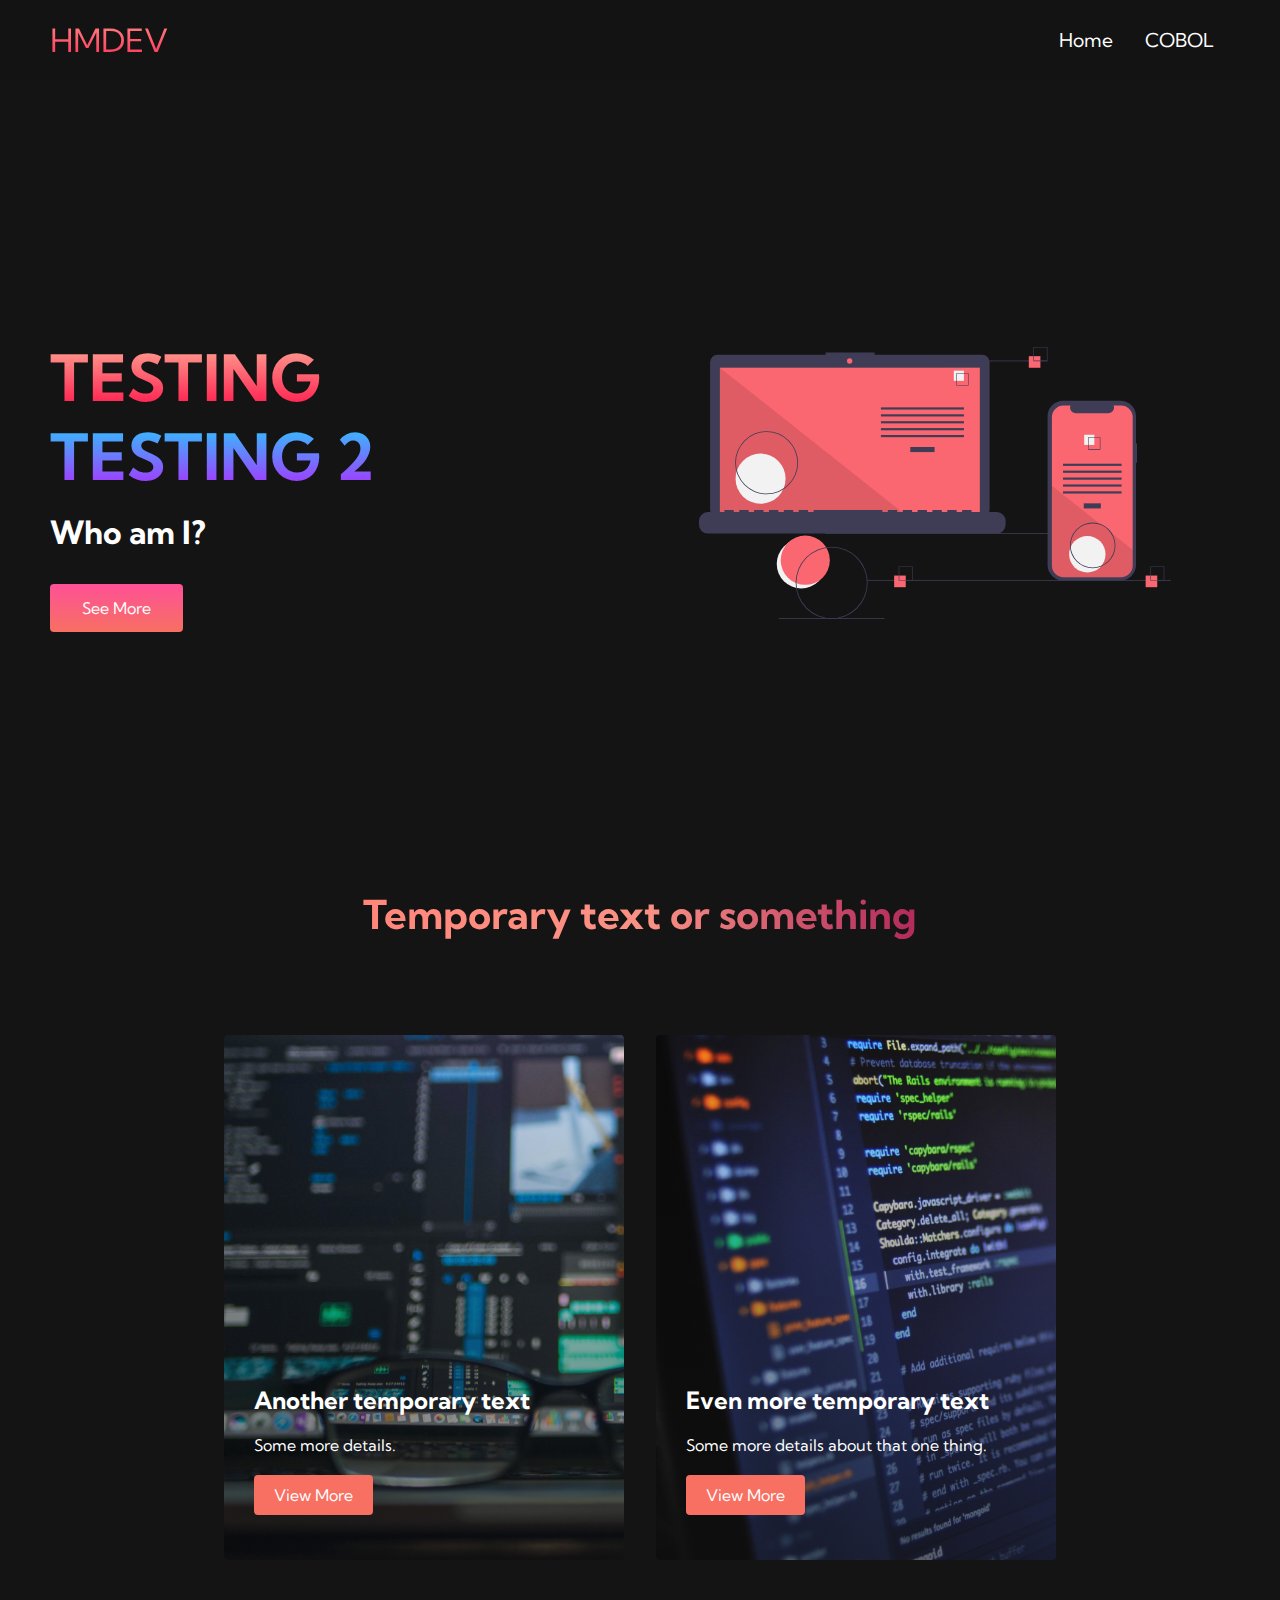
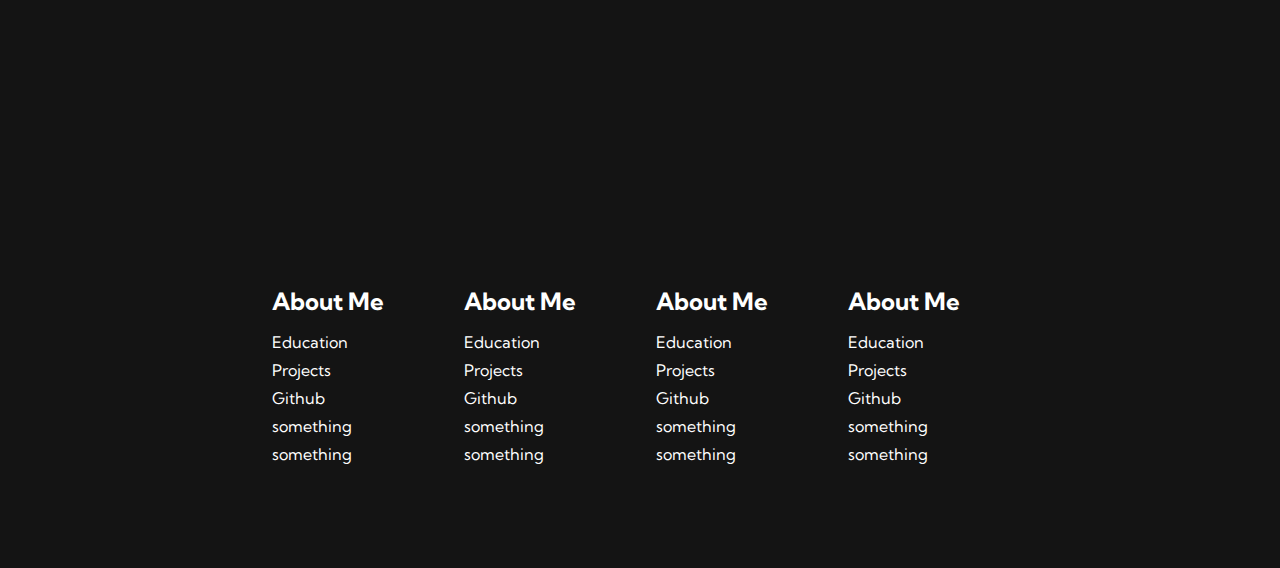
==== index.html @ 8b60865c "first commit" ====
<!DOCTYPE html>
<html lang="en">

<head>
  <meta charset="UTF-8">
  <meta name="viewport" content="width=device-width,
                     initial-scale=1.0">
  <title>HMDEV</title>
  <link rel="stylesheet" href="styles.css" />
  <link rel="preconnect" href="https://fonts.googleapis.com">
  <link rel="preconnect" href="https://fonts.gstatic.com" crossorigin>
  <link href="https://fonts.googleapis.com/css2?family=Kumbh+Sans:wght@400;700&display=swap" rel="stylesheet">
</head>

<body>
  <nav class="navbar">
    <div class="navbar__container">
      <a href="/" id="navbar__logo">HMDEV</a>
      <div class="navbar__toggle" id="mobile-menu">
        <span class="bar"></span>
        <span class="bar"></span>
        <span class="bar"></span>
      </div>
      <ul class="navbar__menu">
        <li class="navbar__item">
          <a href="/" class="navbar__links">Home</a>
        </li>
        <li class="navbar__item">
          <a href="cobol.html" class="navbar__links">COBOL</a>
        </li>
      </ul>
    </div>
  </nav>

  <!-- hero section -->
  <div class="main">
    <div class="main__container">
      <div class="main__content">
        <h1>TESTING</h1>
        <h2>TESTING 2</h2>
        <p>Who am I?</p>
        <button class="main__btn"><a href="/">See More</a></button>
      </div>
      <div class="main__img--container">
        <img src="images/main1.svg" alt="pic" id="main__img">
      </div>
    </div>
  </div>

  <!-- Services Section -->
  <div class="services">
    <h1>Temporary text or something</h1>
    <div class="services__container">
      <div class="services__card">
        <h2>Another temporary text</h2>
        <p>Some more details.</p>
        <button>View More</button>
      </div>
      <div class="services__card">
        <h2>Even more temporary text</h2>
        <p>Some more details about that one thing.</p>
        <button>View More</button>
      </div>
    </div>
  </div>

  <!--Footer section-->
  <div class="footer__container">
    <div class="footer__links">
      <div class="footer__link--wrapper">
        <div class="footer__link--items">
          <h2>About Me</h2>
          <a href="/">Education</a>
          <a href="/">Projects</a>
          <a href="/">Github</a>
          <a href="/">something</a>
          <a href="/">something</a>
        </div>
        <div class="footer__link--items">
          <h2>About Me</h2>
          <a href="/">Education</a>
          <a href="/">Projects</a>
          <a href="/">Github</a>
          <a href="/">something</a>
          <a href="/">something</a>
        </div>

      </div>
      <div class="footer__link--wrapper">
        <div class="footer__link--items">
          <h2>About Me</h2>
          <a href="/">Education</a>
          <a href="/">Projects</a>
          <a href="/">Github</a>
          <a href="/">something</a>
          <a href="/">something</a>
        </div>
        <div class="footer__link--items">
          <h2>About Me</h2>
          <a href="/">Education</a>
          <a href="/">Projects</a>
          <a href="/">Github</a>
          <a href="/">something</a>
          <a href="/">something</a>
        </div>

      </div>


    </div>

  </div>

  <script src="app.js"></script>
</body>

</html>
---- styles.css ----
* {
  box-sizing: border-box;
  margin: 0;
  padding: 0;
  font-family: 'Kumbh Sans', sans-serif;
}

.navbar {
  background: #131313;
  height: 80px;
  display: flex;
  justify-content: center;
  align-items: center;
  font-size: 1.2rem;
  position: sticky;
  top: 0;
  z-index: 999;
}

.navbar__container {
  display: flex;
  justify-content: space-between;
  height: 80px;
  z-index: 1;
  width: 100%;
  max-width: 1300px;
  margin: 0 auto;
  padding: 0 50px;
}

#navbar__logo {
  background-color: #ff8177;
  background-image: linear-gradient(to top, #ff0844 0%, #ffb199 100%);
  background-size: 100%;
  -webkit-background-clip: text;
  -moz-background-clip: text;
  -webkit-text-fill-color: transparent;
  display: flex;
  align-items: center;
  cursor: pointer;
  text-decoration: none;
  font-size: 2rem;
}

.fa-gem {
  margin-right: 0.5rem;
}

.navbar__menu {
  display: flex;
  align-items: center;
  list-style: none;
  text-align: center;
}

.navbar__item {
  height: 80px;
}

.navbar__links {
  color: #fff;
  display: flex;
  align-items: center;
  justify-content: center;
  text-decoration: none;
  padding: 0 1rem;
  height: 100%;
}

.navbar__btn {
  display:flex;
  justify-content: center;
  align-items: center;
  padding: 0 1rem;
  width: 100%;
}

.button {
  display: flex;
  justify-content: center;
  align-items: center;
  text-decoration: none;
  padding: 10px 20px;
  height: 100%;
  width: 100%;
  border: none;
  outline: none;
  border-radius: 4px;
  background: #f77062;
  color: #fff;
}

.button:hover {
  background: #4837ff;
  transition: all 0.3s ease;
}

.navbar__links:hover {
  color: #f77062;
  transition: all 0.3s ease;
}

@media screen and (max-width: 960px) {
  .navbar__container {
    display: flex;
    justify-content: space-between;
    height: 80px;
    z-index: 1;
    width: 100%;
    max-width: 1300px;
    padding: 0;
  }

  .navbar__menu {
    display: grid;
    grid-template-columns: auto;
    margin: 0;
    width: 100%;
    position: absolute;
    top: -1000px;
    opacity: 0;
    transition: all 0.5s ease;
    height: 50vh;
    z-index: -1;
  }

  .navbar__menu.active {
    background: #131313;
    top: 100%;
    opacity: 1;
    transition: all 0.5s ease;
    z-index: 99;
    height: 50vh;
    font-size: 1.6rem;
  }

  #navbar__logo {
    padding-left: 25px;
  }

  .navbar__toggle .bar {
    width: 25px;
    height: 3px;
    margin: 5px auto;
    transition: all 0.3s ease-in-out;
    background: #fff;
  }

  .navbar__item {
    width: 100%;
  }

  .navbar__links {
    text-align: center;
    padding: 2rem;
    width: 100%;
    display: table;
  }

  #mobile-menu {
    position: absolute;
    top: 20%;
    right: 5%;
    transform: translate(5%, 20%);
  }

  .navbar__btn {
    padding-bottom: 2rem;
  }

  .button {
    display: flex;
    justify-content: center;
    align-items: center;
    width: 80%;
    margin: 0;
  }

  .navbar__toggle .bar {
    display: block;
    cursor: pointer;
  }

  #mobile-menu.is-active .bar:nth-child(2) {
    opacity: 0;
  }

  #mobile-menu.is-active .bar:nth-child(1) {
    transform: translateY(8px) rotate(45deg);
  }

  #mobile-menu.is-active .bar:nth-child(3) {
    transform: translateY(-8px) rotate(-45deg);
  }


}

/* Hero section */

.main {
  background-color: #141414;
}

.main__container {
  display: grid;
  grid-template-columns: 1fr 1fr;
  align-items: center;
  justify-self: center;
  margin: 0 auto;
  height: 90vh;
  background-color: #141414;
  z-index: 1;
  width: 100%;
  max-width: 1300px;
  padding: 0 50px;
}

.main__content h1 {
  font-size: 4rem;
  background-color: #ff8177;
  background-image: linear-gradient(to top, #ff0844 0%, #ffb199 100%);
  background-size: 100%;
  -webkit-background-clip: text;
  -moz-background-clip: text;
  -webkit-text-fill-color: transparent;
  -moz-text-fill-color: transparent;
}


.main__content h2 {
  font-size: 4rem;
  background-color: #ff8177;
  background-image: linear-gradient(to top, #b721ff 0%, #21d4fd 100%);
  background-size: 100%;
  -webkit-background-clip: text;
  -moz-background-clip: text;
  -webkit-text-fill-color: transparent;
  -moz-text-fill-color: transparent;

}

.main__content p {
  margin-top: 1rem;
  font-size: 2rem;
  font-weight: 700;
  color: #fff;
}

.main__btn {
  font-size: 1rem;
  background-image: linear-gradient(to top, #f77062 0%, #fe5196 100%);
  padding: 14px 32px;
  border: none;
  border-radius: 4px;
  color: #fff;
  margin-top: 2rem;
  cursor: pointer;
  position: relative;
  transition: all 0.35s;
  outline: none;
}

.main__btn a {
  position: relative;
  z-index: 2;
  color: #fff;
  text-decoration: none;
}

.main__btn:after {
  position: absolute;
  content: '';
  top: 0;
  left: 0;
  width: 0;
  height: 100%;
  background: #4837ff;
  transition: all 0.35s;
  border-radius: 4px;
}

.main__btn:hover {
  color: #fff;
}

.main__btn:hover:after {
  width: 100%;
}

.main__img--container {
  text-align: center;
}

#main__img {
  height: 80%;
  width: 80%;
}

/* Mobile responsiveness */
@media screen and (max-width: 768px) {
  .main__container {
    display: grid;
    grid-template-columns: auto;
    align-items: center;
    justify-self: center;
    width: 100%;
    margin: 0 auto;
    height: 90vh;
  }

  .main__content {
    text-align: center;
    margin-bottom: 4rem;
  }

  .main__content h1 {
    font-size: 2.5rem;
    margin-top: 2rem;
  }

  .main__content h2 {
    font-size: 3rem;
  }

  .main__content p {
    margin-top: 1rem;
    font-size: 1.5rem;
  }

}

@media screen and (max-width: 480px) {
  .main__content h1 {
    font-size: 2rem;
    margin-top: 3rem;
  }

  .main__content h2 {
    font-size: 2rem;
  }

  .main__content p {
    margin-top: 2rem;
    font-size: 1.5rem;
  }

  .main__btn {
    padding: 12px 36px;
    margin: 2.5rem 0;
  }

}

/* services section */

.services {
  background:#141414;
  display: flex;
  flex-direction: column;
  align-items: center;
  height: 100vh;
}

.services h1 {
  background-color: #ff8177;
  background-image: linear-gradient(to right, #ff8177 0%, #ff867a 0%, #ff8c7f 21%, #f99185 52%, #cf556c 78%, #b12a5b 100%);
  background-size: 100%;
  margin-bottom: 5rem;
  font-size: 2.5rem;
  -webkit-background-clip: text;
  -moz-background-clip: text;
  -webkit-text-fill-color: transparent;
  -moz-text-fill-color: transparent;
}

.services__container {
  display: flex;
  justify-content: center;
  flex-wrap: wrap;
}

.services__card {
  margin: 1rem;
  height: 525px;
  width: 400px;
  border-radius: 4px;
  background-image: linear-gradient(to bottom, rgba(0,0,0,0) 0%, rgba(17,17,17,0.6) 100%), url('images/card3.jpg');
  background-size: cover;
  position: relative;
  color: #fff;
}

.services__card:nth-child(2) {
  background-image: linear-gradient(to bottom, rgba(0,0,0,0) 0%, rgba(17,17,17,0.6) 100%), url('images/card2.jpg');
}

.services h2 {
  position: absolute;
  top: 350px;
  left: 30px;
}

.services__card p {
  position: absolute;
  top: 400px;
  left: 30px;
}

.services__card button {
  color: #fff;
  padding: 10px 20px;
  border: none;
  outline: none;
  border-radius: 4px;
  background: #f77062;
  position: absolute;
  top: 440px;
  left: 30px;
  font-size: 1rem;
  cursor: pointer;
}

.services__card:hover {
  transform: scale(1.075);
  transition: 0.2s ease-in;
  cursor: pointer;
}

@media screen and (max-width:960px) {
  .services {
    height: 1600px;
  }

  .services h1 {
    font-size: 2rem;
    margin-top: 12rem;
  }
}

@media screen and (max-width: 480px) {
  .services {
    height: 1400px;
  }

  .services h1 {
    font-size: 1.2rem;
  }

  .services__card {
    width: 300px;
  }
}


/* Footer section */

.footer__container {
  background-color: #141414;
  padding: 5rem 0;
  display: flex;
  flex-direction: column;
  justify-content: center;
  align-items: center;
}

.footer__links {
  width: 100%;
  max-width: 1000px;
  display: flex;
  justify-content: center;
}

.footer__link--wrapper {
  display: flex;
}

.footer__link--items {
  display: flex;
  flex-direction: column;
  align-items: flex-start;
  margin: 16px;
  text-align: left;
  width: 160px;
  box-sizing: border-box;
}

.footer__link--items h2 {
  margin-bottom: 16px;
}

.footer__link--items > h2 {
  color: #fff;
}


.footer__link--items a {
  color: #fff;
  text-decoration: none;
  margin-bottom: 0.5rem;
}

.footer__link--items a:hover {
  color: #e9e9e9;
  transition: 0.3s ease-out;
}

@media screen and (max-width: 820px) {
  .footer__links {
    padding-top: 2rem;
  }

  .footer__link--wrapper {
    flex-direction: column;
  }
}

@media screen and (max-width: 480px) {
  .footer__link--items {
    margin: 0;
    padding: 10px;
    width: 100%;
  }
}
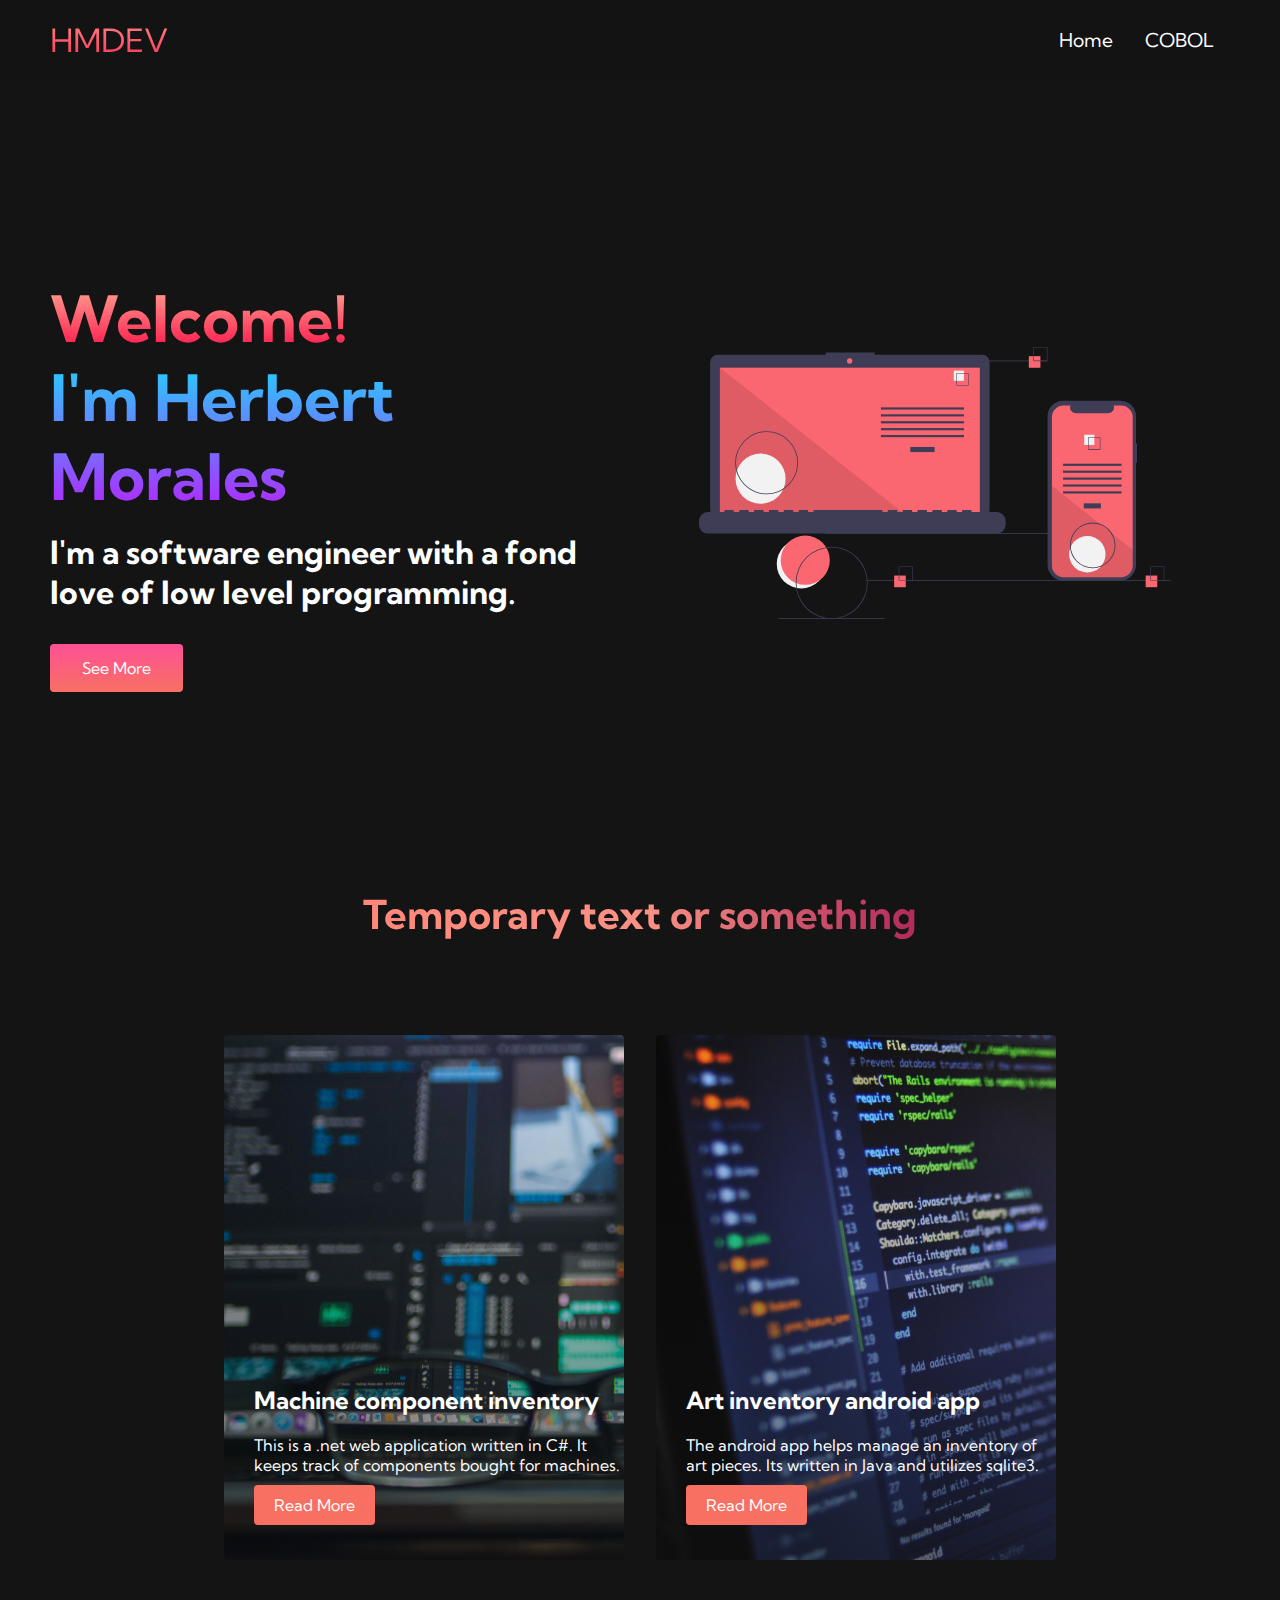
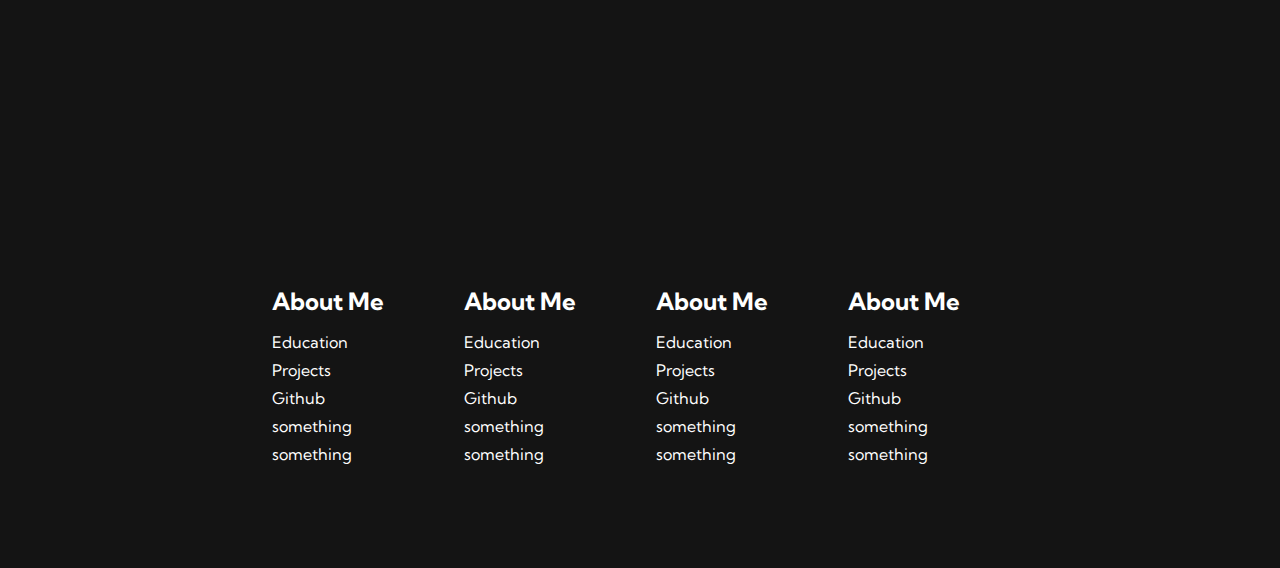
==== commit 852bb6c0: "changing title page to have intro heading" ====
--- a/index.html
+++ b/index.html
@@ -36,10 +36,10 @@
   <div class="main">
     <div class="main__container">
       <div class="main__content">
-        <h1>TESTING</h1>
-        <h2>TESTING 2</h2>
-        <p>Who am I?</p>
-        <button class="main__btn"><a href="/">See More</a></button>
+        <h1>Welcome!</h1>
+        <h2>I'm Herbert Morales</h2>
+        <p>I'm a software engineer with a fond love of low level programming.</p>
+        <button class="main__btn"><a href="me.html">See More</a></button>
       </div>
       <div class="main__img--container">
         <img src="images/main1.svg" alt="pic" id="main__img">
@@ -52,14 +52,14 @@
     <h1>Temporary text or something</h1>
     <div class="services__container">
       <div class="services__card">
-        <h2>Another temporary text</h2>
-        <p>Some more details.</p>
-        <button>View More</button>
+        <h2>Machine component inventory</h2>
+        <p>This is a .net web application written in C#. It keeps track of components bought for machines.</p>
+        <button>Read More</button>
       </div>
       <div class="services__card">
-        <h2>Even more temporary text</h2>
-        <p>Some more details about that one thing.</p>
-        <button>View More</button>
+        <h2>Art inventory android app</h2>
+        <p>The android app helps manage an inventory of art pieces. Its written in Java and utilizes sqlite3.</p>
+        <button>Read More</button>
       </div>
     </div>
   </div>
--- a/styles.css
+++ b/styles.css
@@ -415,7 +415,7 @@
   border-radius: 4px;
   background: #f77062;
   position: absolute;
-  top: 440px;
+  top: 450px;
   left: 30px;
   font-size: 1rem;
   cursor: pointer;
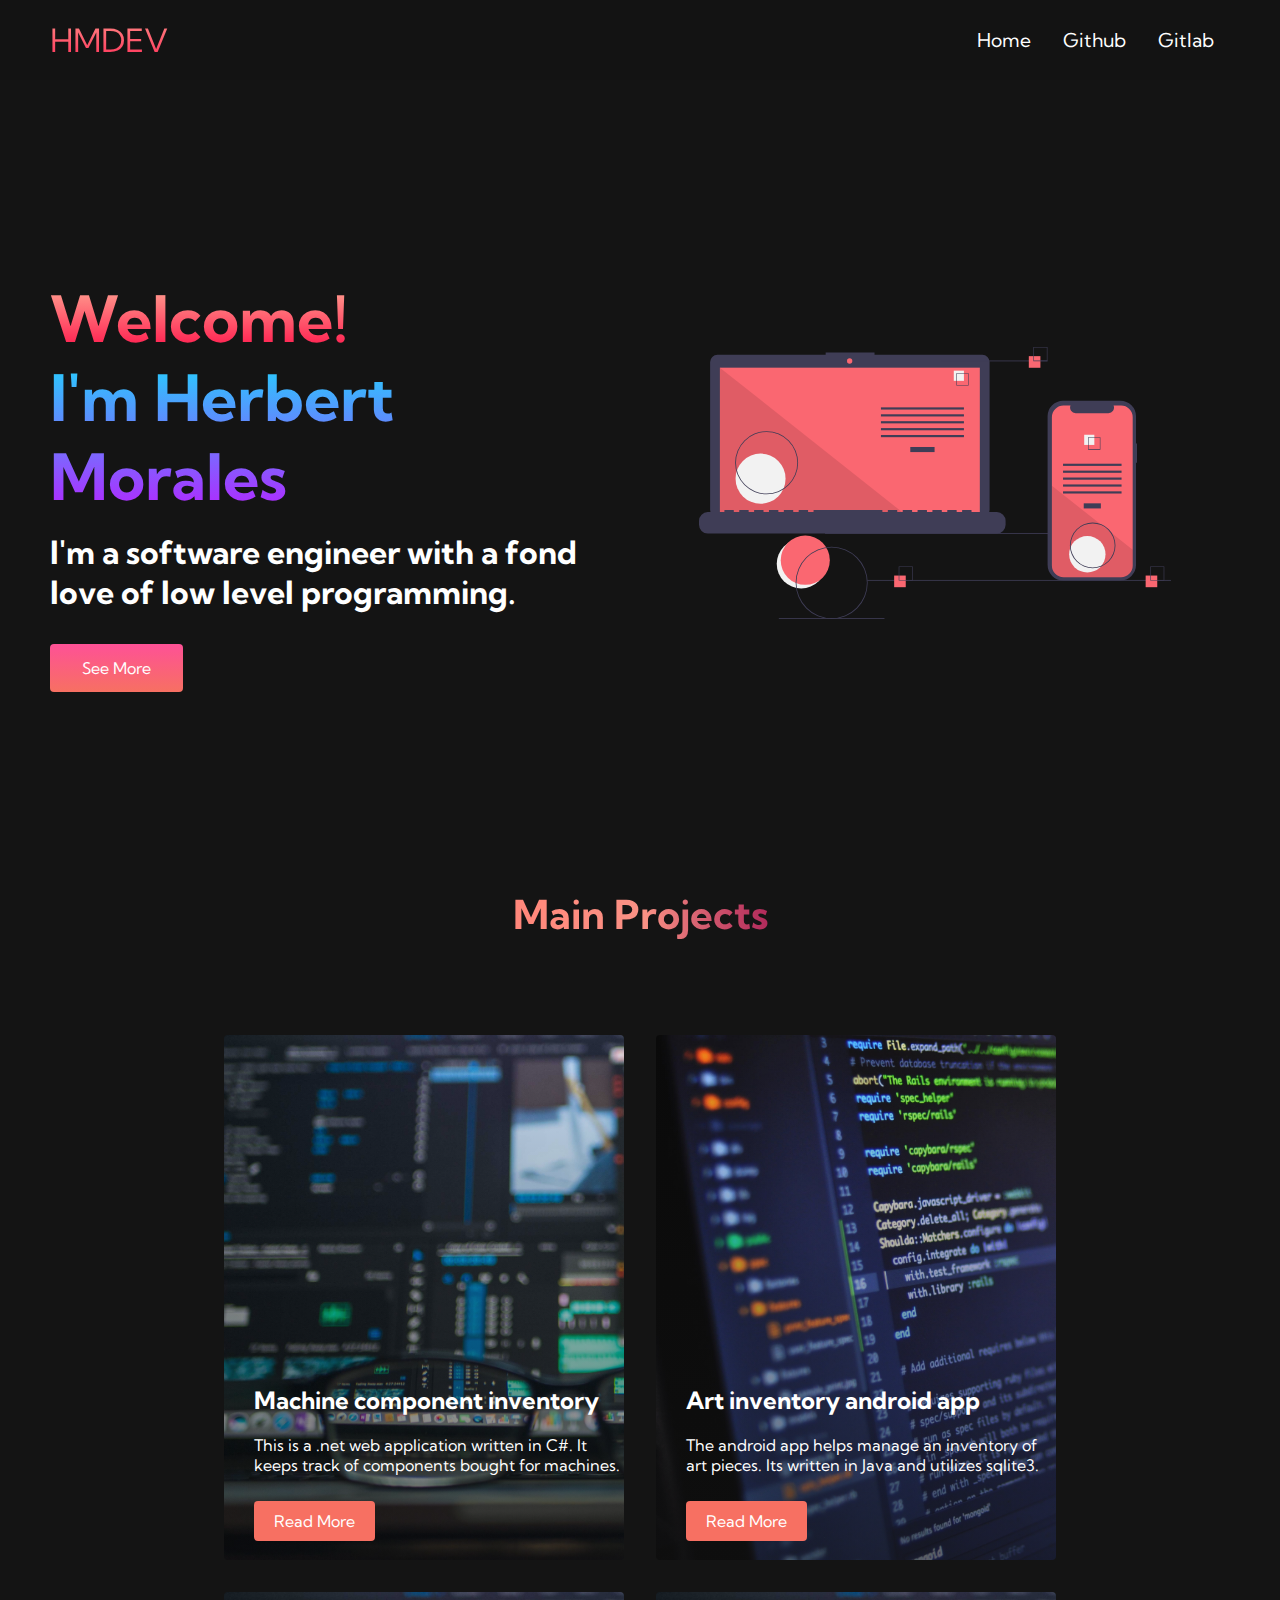
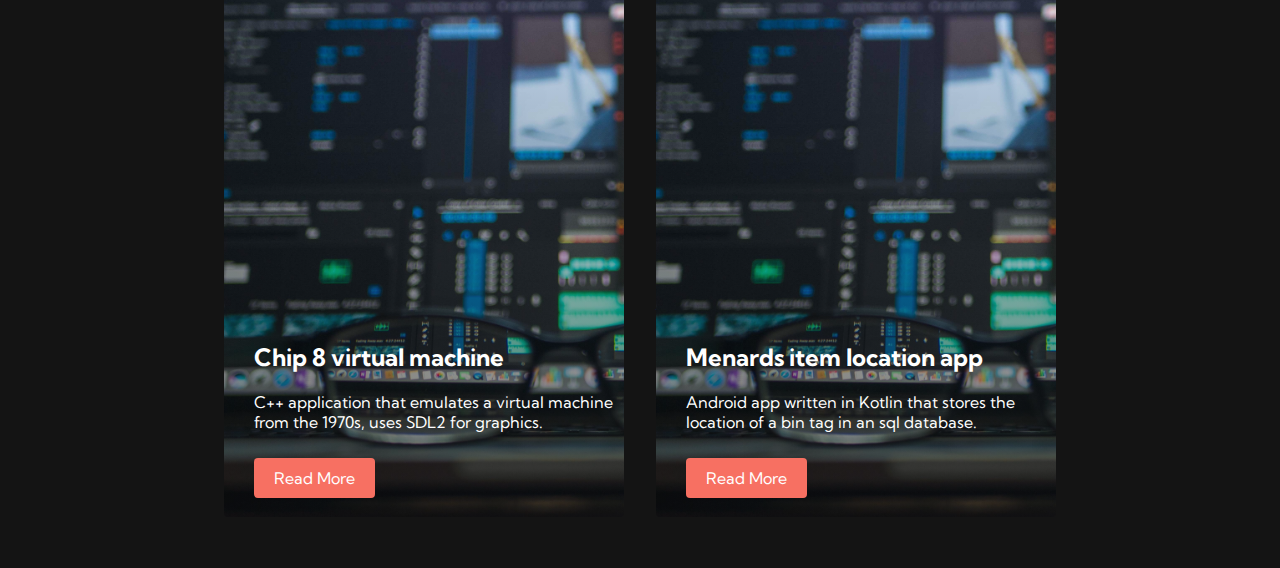
==== commit 39b8d0aa: "fixed index and added other projects" ====
--- a/index.html
+++ b/index.html
@@ -23,10 +23,13 @@
       </div>
       <ul class="navbar__menu">
         <li class="navbar__item">
-          <a href="/" class="navbar__links">Home</a>
+          <a href="index.html" class="navbar__links">Home</a>
         </li>
         <li class="navbar__item">
-          <a href="cobol.html" class="navbar__links">COBOL</a>
+          <a href="https://github.com/h-morales1/" class="navbar__links">Github</a>
+        </li>
+        <li class="navbar__item">
+          <a href="https://gitlab.com/Holzelh" class="navbar__links">Gitlab</a>
         </li>
       </ul>
     </div>
@@ -49,18 +52,33 @@
 
   <!-- Services Section -->
   <div class="services">
-    <h1>Temporary text or something</h1>
+    <h1>Main Projects</h1>
     <div class="services__container">
+
       <div class="services__card">
         <h2>Machine component inventory</h2>
         <p>This is a .net web application written in C#. It keeps track of components bought for machines.</p>
-        <button>Read More</button>
+        <button class="main__btn_card"><a href="prjSchaumburg.html">Read More</a></button>
       </div>
+
       <div class="services__card">
         <h2>Art inventory android app</h2>
         <p>The android app helps manage an inventory of art pieces. Its written in Java and utilizes sqlite3.</p>
-        <button>Read More</button>
+        <button class="main__btn_card"><a href="artInventoryApp.html">Read More</a></button>
       </div>
+
+      <div class="services__card">
+        <h2>Chip 8 virtual machine</h2>
+        <p>C++ application that emulates a virtual machine from the 1970s, uses SDL2 for graphics.</p>
+        <button class="main__btn_card"><a href="artInventoryApp.html">Read More</a></button>
+      </div>
+
+      <div class="services__card">
+        <h2>Menards item location app</h2>
+        <p>Android app written in Kotlin that stores the location of a bin tag in an sql database.</p>
+        <button class="main__btn_card"><a href="artInventoryApp.html">Read More</a></button>
+      </div>
+
     </div>
   </div>
 
--- a/styles.css
+++ b/styles.css
@@ -196,6 +196,70 @@
 
 }
 
+/*
+  Section for project pages
+*/
+
+.proj_main {
+  background-color: #141414;
+  display: flex;
+  justify-content: center;
+  align-items: center;
+}
+
+.proj_container {
+  background-color: #141414;
+  display: flex;
+  align-items: center;
+  justify-content: center;
+  z-index: 1;
+}
+
+.proj_content h1 {
+  text-align: center;
+  justify-content: center;
+  font-size: 4rem;
+  background-color: #ff8177;
+  background-image: linear-gradient(to top, #ff0844 0%, #ffb199 100%);
+  background-size: 100%;
+  -webkit-background-clip: text;
+  -moz-background-clip: text;
+  -webkit-text-fill-color: transparent;
+  -moz-text-fill-color: transparent;
+}
+
+.proj_content h2 {
+  text-align: center;
+  font-size: 4rem;
+  background-color: #ff8177;
+  background-image: linear-gradient(to top, #b721ff 0%, #21d4fd 100%);
+  background-size: 100%;
+  -webkit-background-clip: text;
+  -moz-background-clip: text;
+  -webkit-text-fill-color: transparent;
+  -moz-text-fill-color: transparent;
+}
+
+.proj_content p {
+  margin-top: 1rem;
+  font-size: 1.5rem;
+  font-weight: 700;
+  color: #fff;
+  text-align: center;
+}
+
+.proj_img_container {
+  display: flex;
+  justify-content: center; 
+  align-items: center; 
+  /*height: 100vh; */
+}
+
+#proj__img {
+  height: 30%;
+  width: 30%;
+}
+
 /* Hero section */
 
 .main {
@@ -288,6 +352,47 @@
   width: 100%;
 }
 
+.main__btn_card {
+  font-size: 1rem;
+  background-image: linear-gradient(to top, #f77062 0%, #fe5196 100%);
+  padding: 14px 32px;
+  border: none;
+  border-radius: 4px;
+  color: #fff;
+  margin-top: 1rem;
+  cursor: pointer;
+  position: relative;
+  transition: all 0.35s;
+  outline: none;
+}
+
+.main__btn_card a {
+  position: relative;
+  z-index: 2;
+  color: #fff;
+  text-decoration: none;
+}
+
+.main__btn_card:after {
+  position: absolute;
+  content: '';
+  top: 0;
+  left: 0;
+  width: 0;
+  height: 100%;
+  background: #4837ff;
+  transition: all 0.35s;
+  border-radius: 4px;
+}
+
+.main__btn_card:hover {
+  color: #fff;
+}
+
+.main__btn_card:hover:after {
+  width: 100%;
+}
+
 .main__img--container {
   text-align: center;
 }
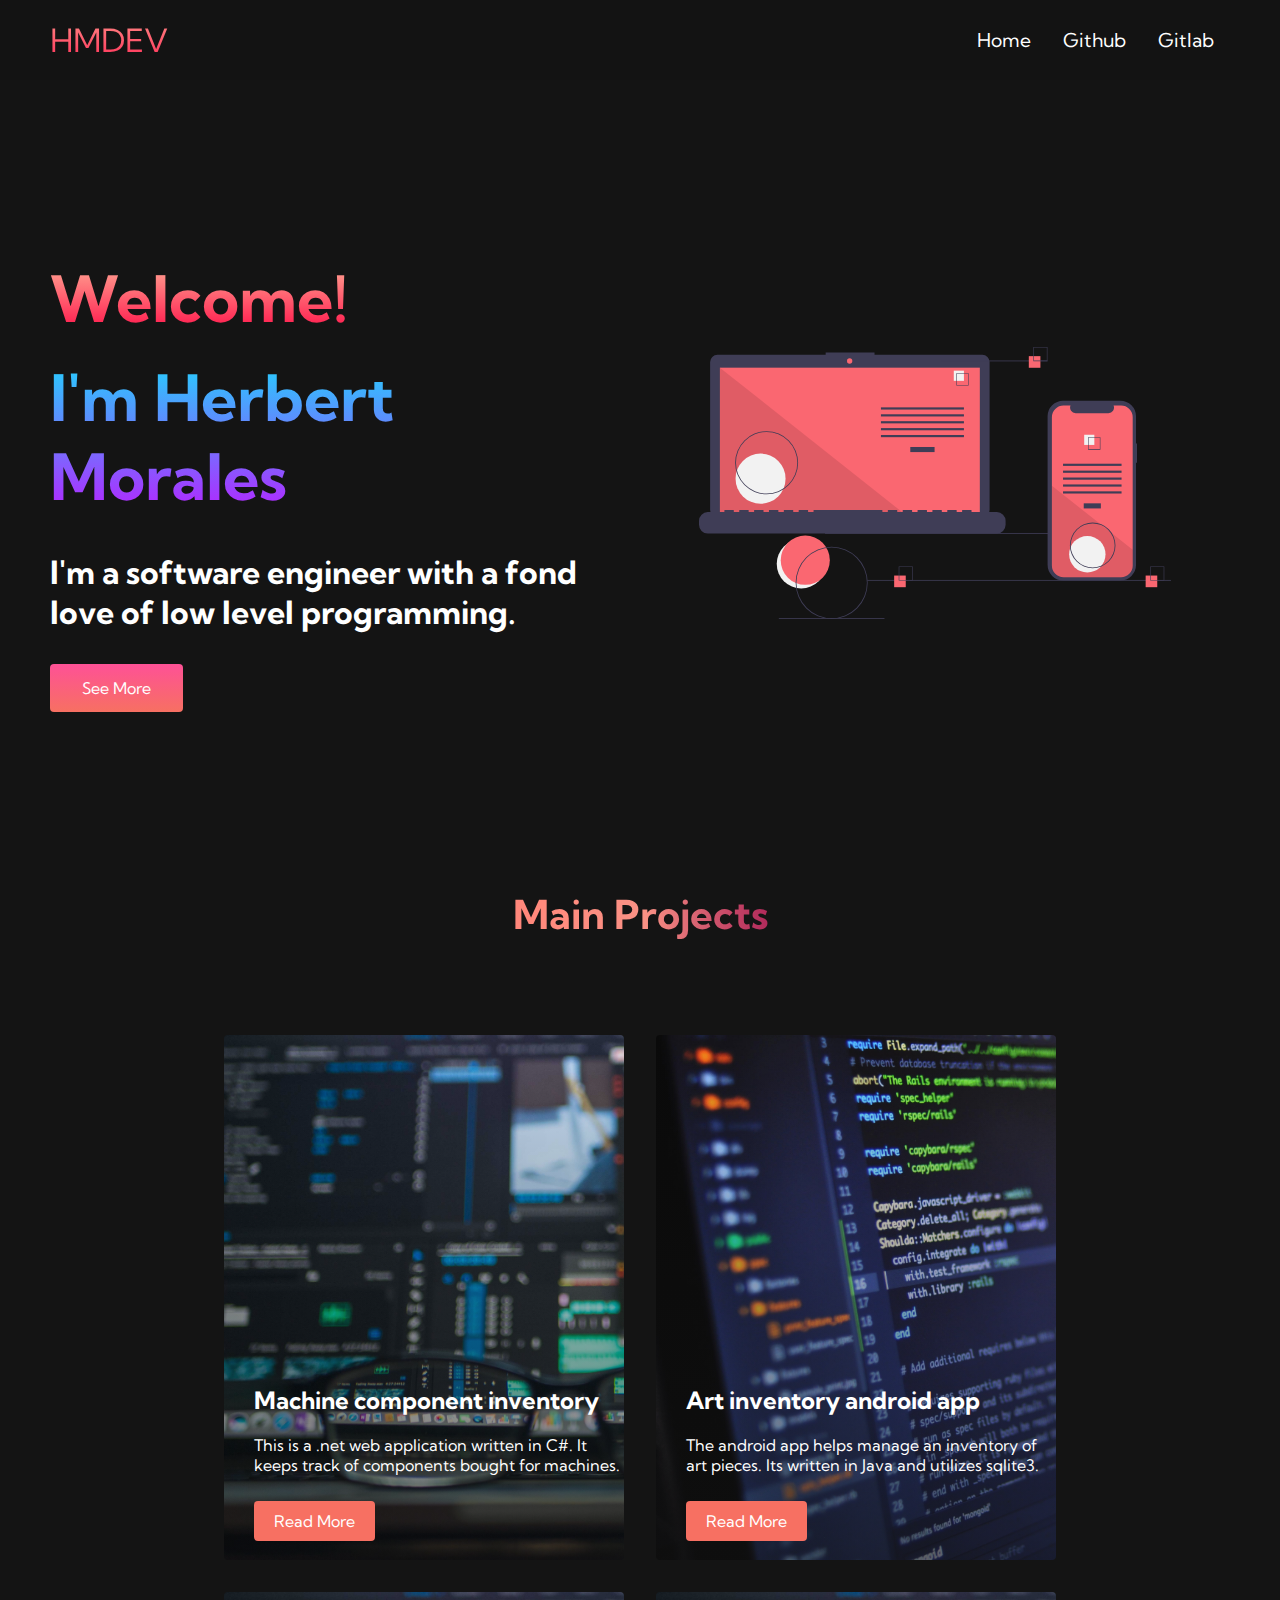
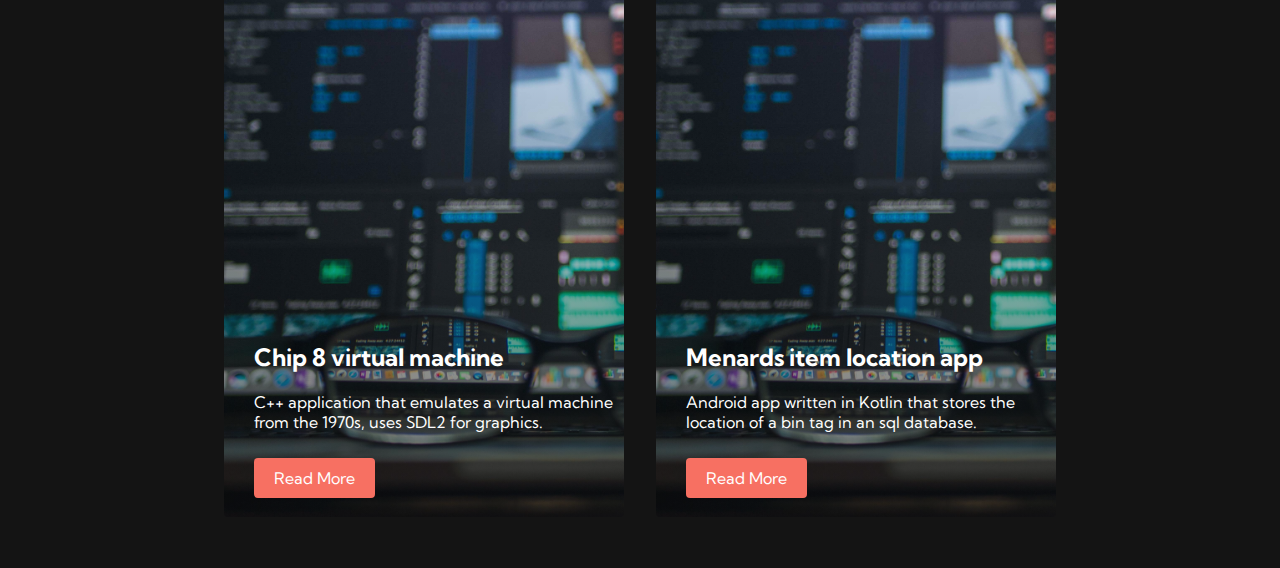
==== commit 4f80aaa7: "added image for chip8" ====
--- a/index.html
+++ b/index.html
@@ -40,7 +40,9 @@
     <div class="main__container">
       <div class="main__content">
         <h1>Welcome!</h1>
+        <br>
         <h2>I'm Herbert Morales</h2>
+        <br>
         <p>I'm a software engineer with a fond love of low level programming.</p>
         <button class="main__btn"><a href="me.html">See More</a></button>
       </div>
@@ -70,13 +72,13 @@
       <div class="services__card">
         <h2>Chip 8 virtual machine</h2>
         <p>C++ application that emulates a virtual machine from the 1970s, uses SDL2 for graphics.</p>
-        <button class="main__btn_card"><a href="artInventoryApp.html">Read More</a></button>
+        <button class="main__btn_card"><a href="chip8VirtualMachine.html">Read More</a></button>
       </div>
 
       <div class="services__card">
         <h2>Menards item location app</h2>
         <p>Android app written in Kotlin that stores the location of a bin tag in an sql database.</p>
-        <button class="main__btn_card"><a href="artInventoryApp.html">Read More</a></button>
+        <button class="main__btn_card"><a href="menardItemLocation.html">Read More</a></button>
       </div>
 
     </div>
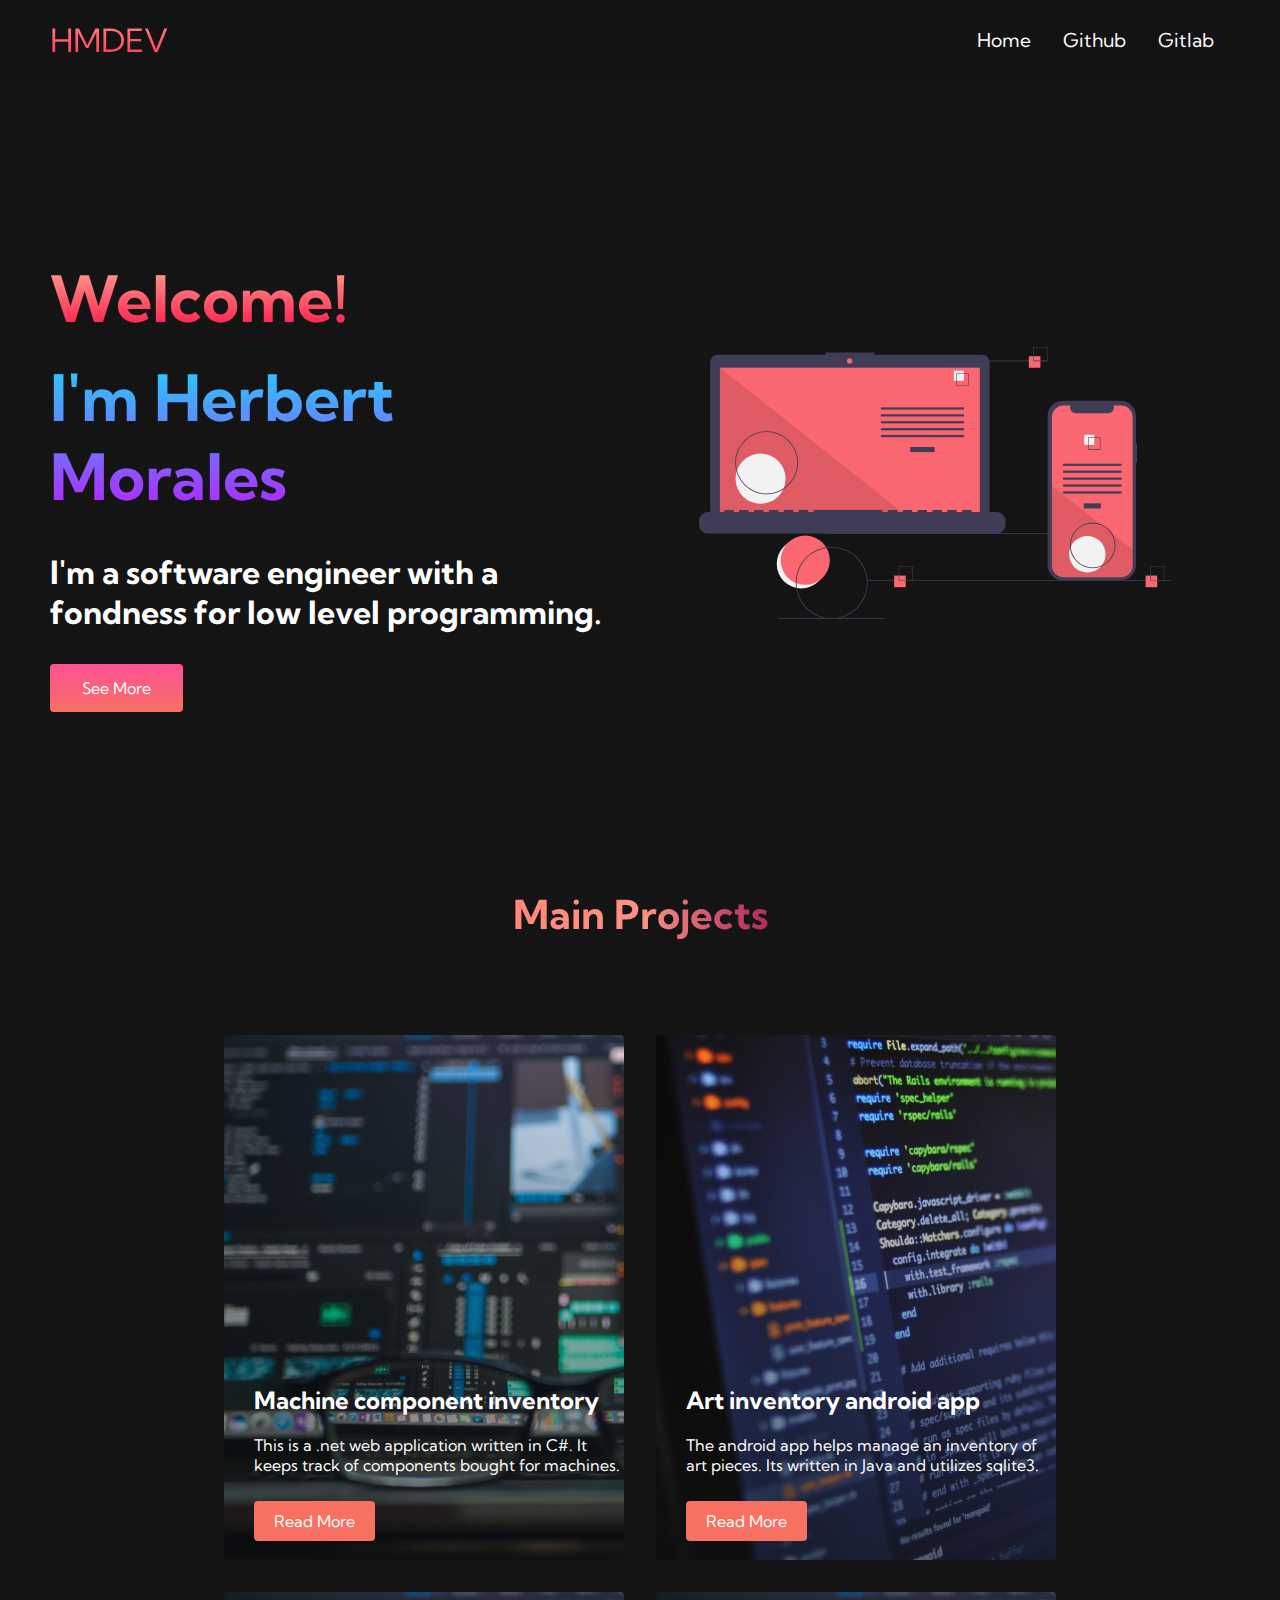
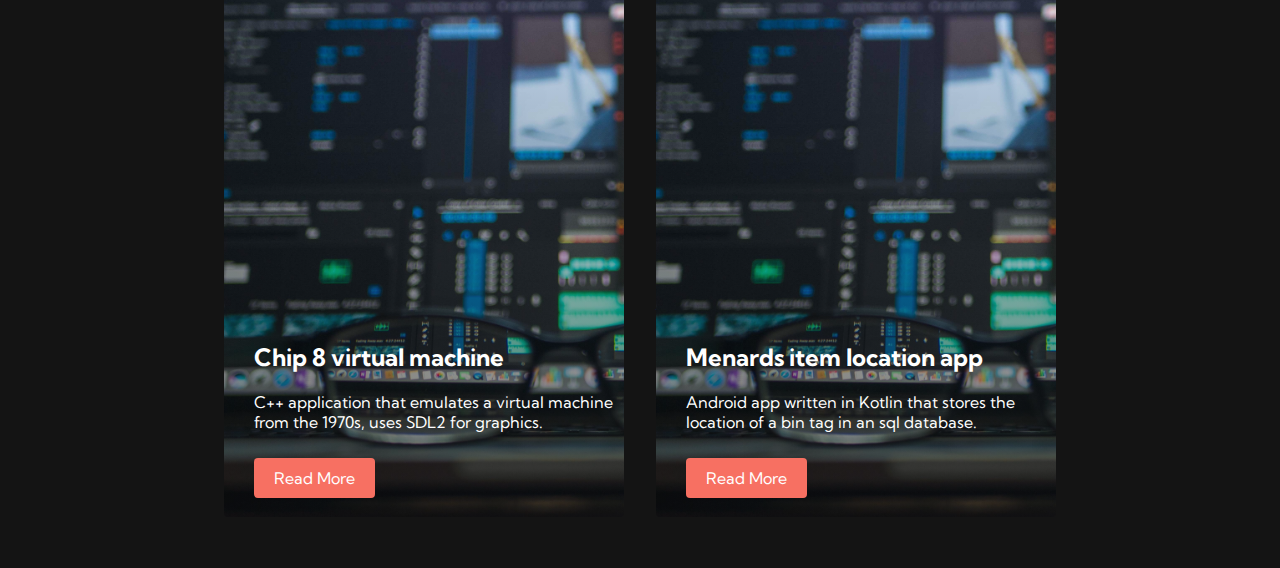
==== commit 8a596c54: "changed word in index" ====
--- a/index.html
+++ b/index.html
@@ -43,7 +43,7 @@
         <br>
         <h2>I'm Herbert Morales</h2>
         <br>
-        <p>I'm a software engineer with a fond love of low level programming.</p>
+        <p>I'm a software engineer with a fondness for low level programming.</p>
         <button class="main__btn"><a href="me.html">See More</a></button>
       </div>
       <div class="main__img--container">
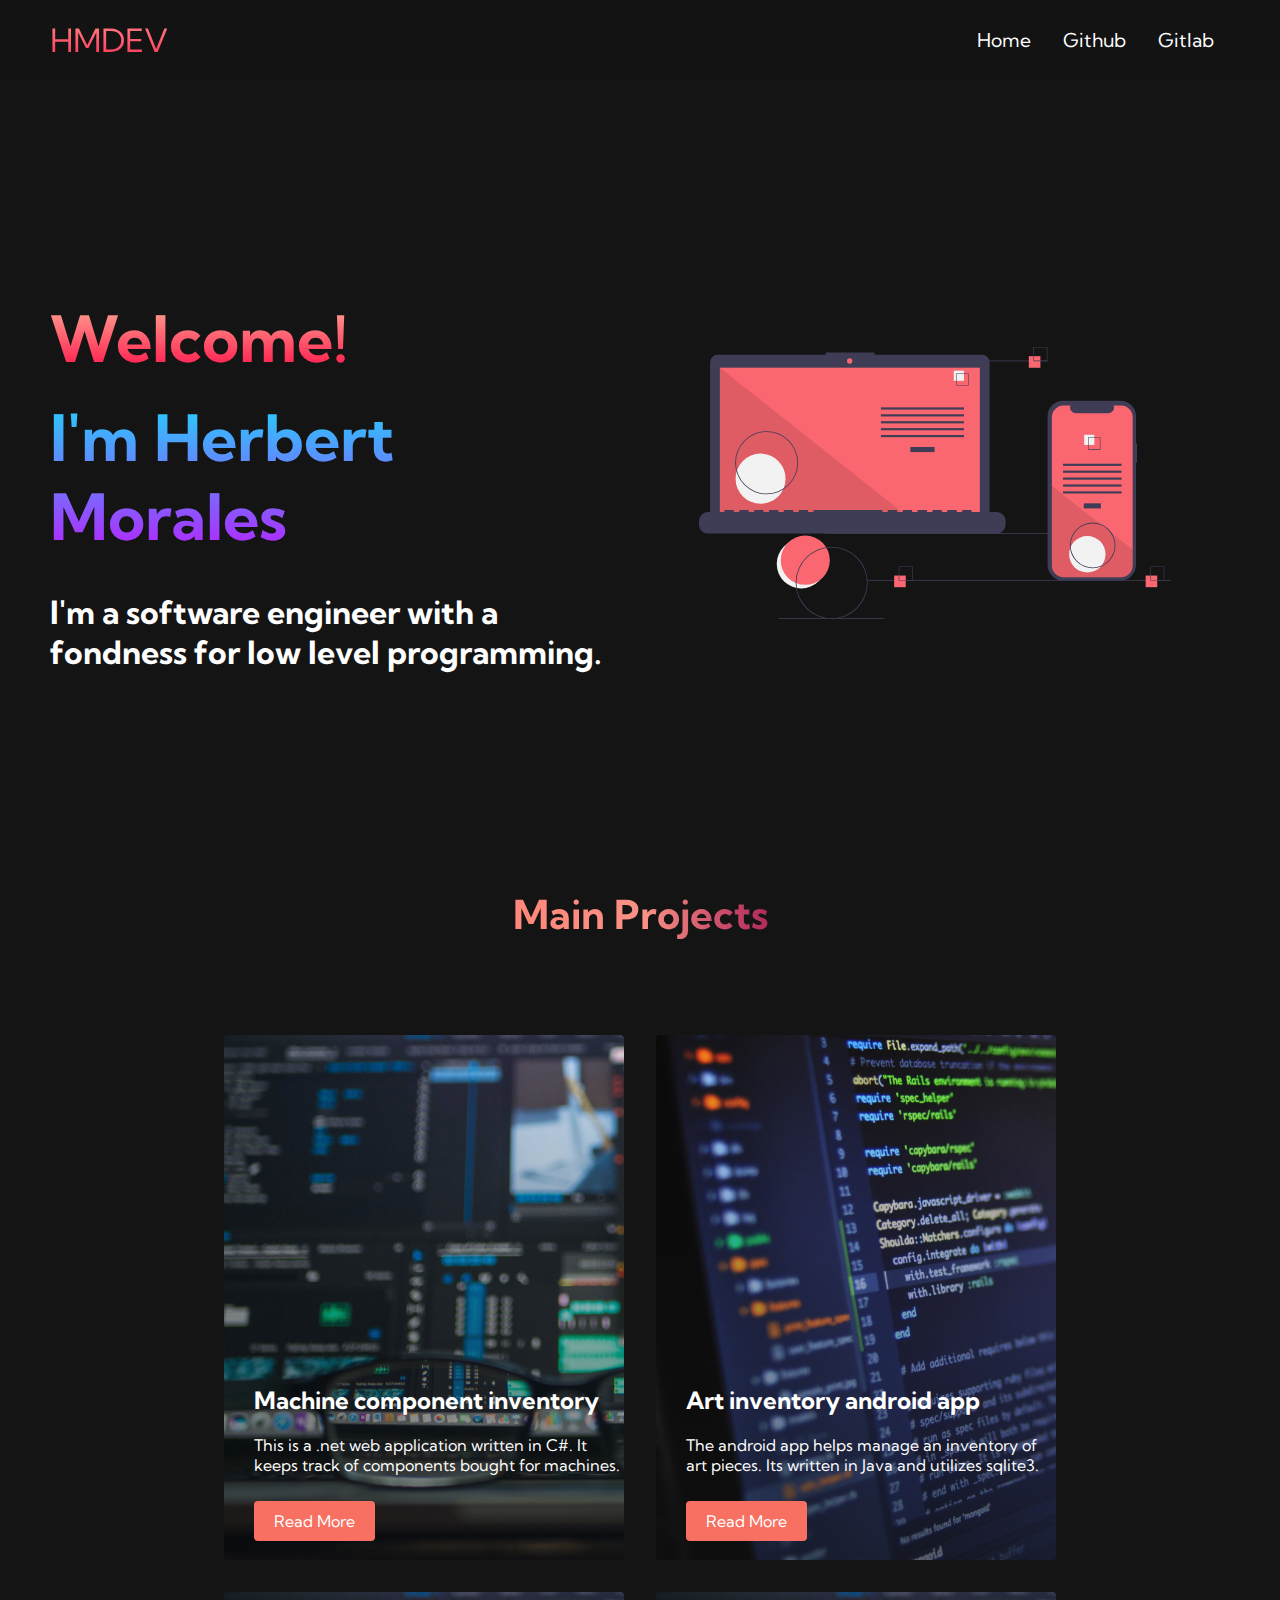
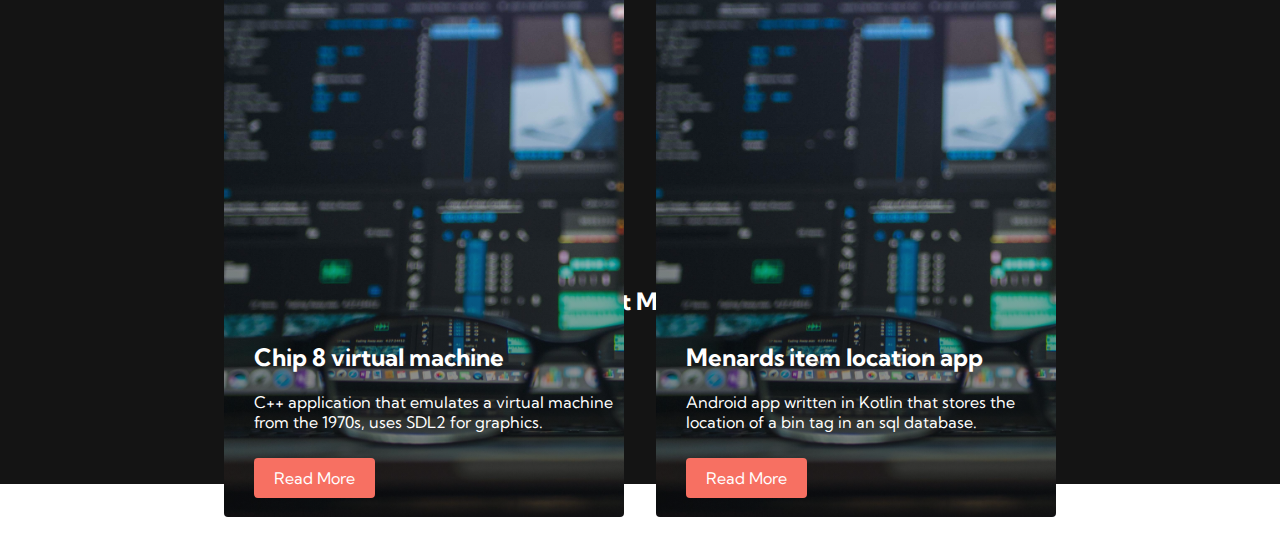
==== commit e90408a4: "done with index" ====
--- a/index.html
+++ b/index.html
@@ -44,7 +44,6 @@
         <h2>I'm Herbert Morales</h2>
         <br>
         <p>I'm a software engineer with a fondness for low level programming.</p>
-        <button class="main__btn"><a href="me.html">See More</a></button>
       </div>
       <div class="main__img--container">
         <img src="images/main1.svg" alt="pic" id="main__img">
@@ -88,43 +87,15 @@
   <div class="footer__container">
     <div class="footer__links">
       <div class="footer__link--wrapper">
+
         <div class="footer__link--items">
           <h2>About Me</h2>
-          <a href="/">Education</a>
-          <a href="/">Projects</a>
-          <a href="/">Github</a>
-          <a href="/">something</a>
-          <a href="/">something</a>
-        </div>
-        <div class="footer__link--items">
-          <h2>About Me</h2>
-          <a href="/">Education</a>
-          <a href="/">Projects</a>
-          <a href="/">Github</a>
-          <a href="/">something</a>
-          <a href="/">something</a>
+          <a href="https://github.com/h-morales1/">Github</a>
+          <a href="https://gitlab.com/Holzelh">Gitlab</a>
         </div>
 
       </div>
-      <div class="footer__link--wrapper">
-        <div class="footer__link--items">
-          <h2>About Me</h2>
-          <a href="/">Education</a>
-          <a href="/">Projects</a>
-          <a href="/">Github</a>
-          <a href="/">something</a>
-          <a href="/">something</a>
-        </div>
-        <div class="footer__link--items">
-          <h2>About Me</h2>
-          <a href="/">Education</a>
-          <a href="/">Projects</a>
-          <a href="/">Github</a>
-          <a href="/">something</a>
-          <a href="/">something</a>
-        </div>
 
-      </div>
 
 
     </div>
--- a/styles.css
+++ b/styles.css
@@ -260,6 +260,14 @@
   width: 30%;
 }
 
+.codebox {
+  margin-top: 1rem;
+  font-size: 1.2rem;
+  font-weight: 700;
+  color: #fff;
+  //text-align: center;
+}
+
 /* Hero section */
 
 .main {
